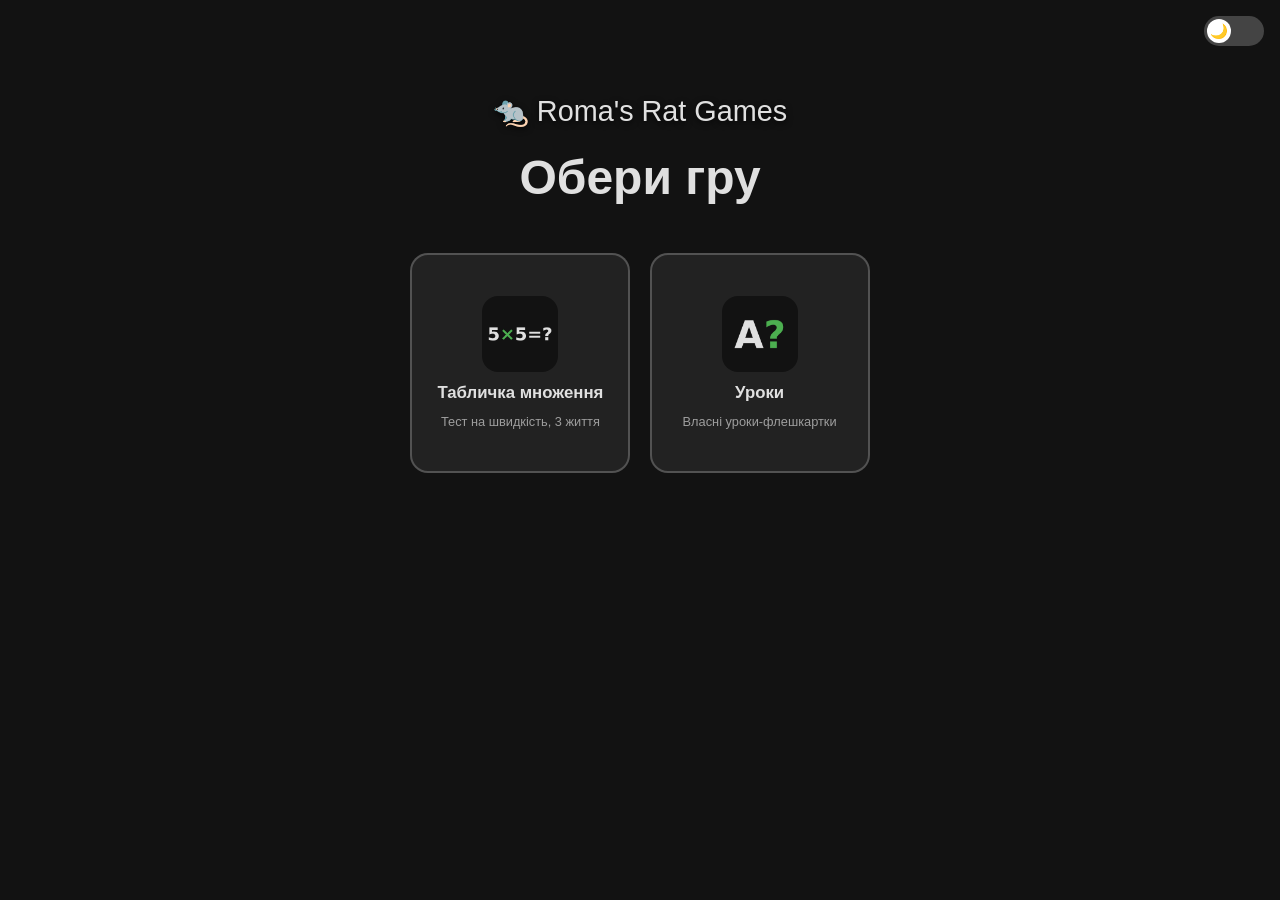
==== index.html @ 5e5d7a1d "Розділення і додавання центрального хабу" ====
<!DOCTYPE html>
<html lang="uk">
	<head>
		<meta charset="UTF-8">
		<meta name="viewport" content="width=device-width, initial-scale=1.0">
		<title>Roma's Rat Games - Навчання</title>
		<link rel="stylesheet" href="style.css">
		<link rel="icon" href="multiplication/favicon.png">
		<script src="nav.js"></script>
		<style>
			.hero {
				margin-top: -1rem;
				align-items: stretch;
				max-width: 100%;
			}
			
			.page-title {
				font-size: clamp(2rem, 6vw, 3rem);
				line-height: 1.1;
				margin: 0;
				text-align: center;
			}
			
			.carousel {
				display: flex;
				gap: 1.2rem;
				overflow-x: auto;
				padding: 1.5rem 1rem 1rem;
				scroll-snap-type: x mandatory;
				-webkit-overflow-scrolling: touch;
				justify-content: center;
				flex-wrap: wrap;
			}
			
			.carousel::-webkit-scrollbar {
				height: 8px;
			}
			
			.carousel::-webkit-scrollbar-thumb {
				background: color-mix(in srgb, var(--text) 25%, transparent);
				border-radius: 4px;
			}
			
			.game-card {
				flex: 0 0 auto;
				width: 220px;
				scroll-snap-align: start;
				display: flex;
				flex-direction: column;
				gap: 0.6rem;
			}
			
			.game-card-main {
				width: 100%;
				height: 220px;
				border-radius: 18px;
				border: 2px solid color-mix(in srgb, var(--text) 25%, transparent);
				background: color-mix(in srgb, var(--text) 8%, transparent);
				color: var(--text);
				display: flex;
				flex-direction: column;
				align-items: center;
				justify-content: center;
				gap: 0.7rem;
				cursor: pointer;
				font-family: inherit;
				padding: 1rem;
				text-align: center;
				text-decoration: none;
				transition: transform 0.15s ease, background 0.2s ease;
			}
			
			.game-card-main:hover,
			.game-card-main:focus-visible {
				transform: translateY(-4px);
				background: color-mix(in srgb, var(--text) 14%, transparent);
			}
			
			.game-icon {
				width: 76px;
				height: 76px;
				object-fit: contain;
				border-radius: 16px;
			}
			
			.game-name {
				font-size: 1.05rem;
				font-weight: 600;
			}
			
			.game-desc {
				font-size: 0.8rem;
				opacity: 0.65;
			}
		</style>
	</head>
	<body>
		<nav>
			<div></div>
			<app-nav></app-nav>
		</nav>
		<div class="main-content">
			<div class="hero">
				<p class="hero-text" style="font-size: clamp(1.4rem, 3vw, 1.8rem);">🐀 Roma's Rat Games</p>
				<h1 class="page-title">Обери гру</h1>

				<div class="carousel">
					<a href="multiplication/index.html" class="game-card">
						<div class="game-card-main">
							<img class="game-icon" src="multiplication/icons/icon-512.png" alt="">
							<span class="game-name">Табличка множення</span>
							<span class="game-desc">Тест на швидкість, 3 життя</span>
						</div>
					</a>

					<a href="lessons/index.html" class="game-card">
						<div class="game-card-main">
							<img class="game-icon" src="lessons/icons/icon-512.png" alt="">
							<span class="game-name">Уроки</span>
							<span class="game-desc">Власні уроки-флешкартки</span>
						</div>
					</a>
				</div>
			</div>
		</div>
	</body>
</html>
---- style.css ----
/* Змінні теми — встановлюються через nav.js */
:root {
    --bg: #121212;
    --text: #e0e0e0;
}

/* Базові стилі */
* {
    box-sizing: border-box;
    margin: 0;
    padding: 0;
}

body {
    background-color: var(--bg);
    color: var(--text);
    font-family: "Segoe UI", sans-serif;
    min-height: 100vh;
    transition:
        background-color 0.4s,
        color 0.4s;
}

a {
    text-decoration: none;
    color: inherit;
}

/* Навігація */
nav {
    display: flex;
    justify-content: space-between;
    align-items: center;
    padding: 1rem;
    flex-wrap: wrap;
    position: relative;
    z-index: 100;
}
app-nav nav {
    justify-content: flex-end;
}

/* Перемикач теми */
.switch-container {
    width: 60px;
    height: 30px;
    border-radius: 15px;
    cursor: pointer;
    display: flex;
    align-items: center;
    padding: 3px;
    transition: background-color 0.3s;
}

.switch-thumb {
    width: 24px;
    height: 24px;
    border-radius: 50%;
    background-color: white;
    display: flex;
    align-items: center;
    justify-content: center;
    font-size: 0.9rem;
    transition: transform 0.3s ease;
}

/* Контент сторінки */
.main-content {
    padding: 1rem;
}

/* Адаптив */
@media (max-width: 600px) {
    .switch-container {
        width: 50px;
        height: 26px;
    }

    .switch-thumb {
        width: 20px;
        height: 20px;
    }
}

.hero {
    display: flex;
    flex-direction: column;
    align-items: center;
    padding-top: 2rem;
    gap: 1.5rem;
}

.hero-text {
    text-shadow: 0 2px 6px rgba(0, 0, 0, 0.8);
    font-size: clamp(1rem, 2.5vw, 1.4rem);
    text-align: center;
    color: var(--text);
}

.csharp-btn {
    display: inline-block;
    padding: 0.7rem 1.5rem;
    border-radius: 10px;
    color: white;
    font-weight: 600;
    transition: transform 0.15s ease, filter 0.15s ease;
}

.csharp-btn:hover,
.csharp-btn:focus-visible {
    transform: translateY(-2px);
    filter: brightness(1.1);
}
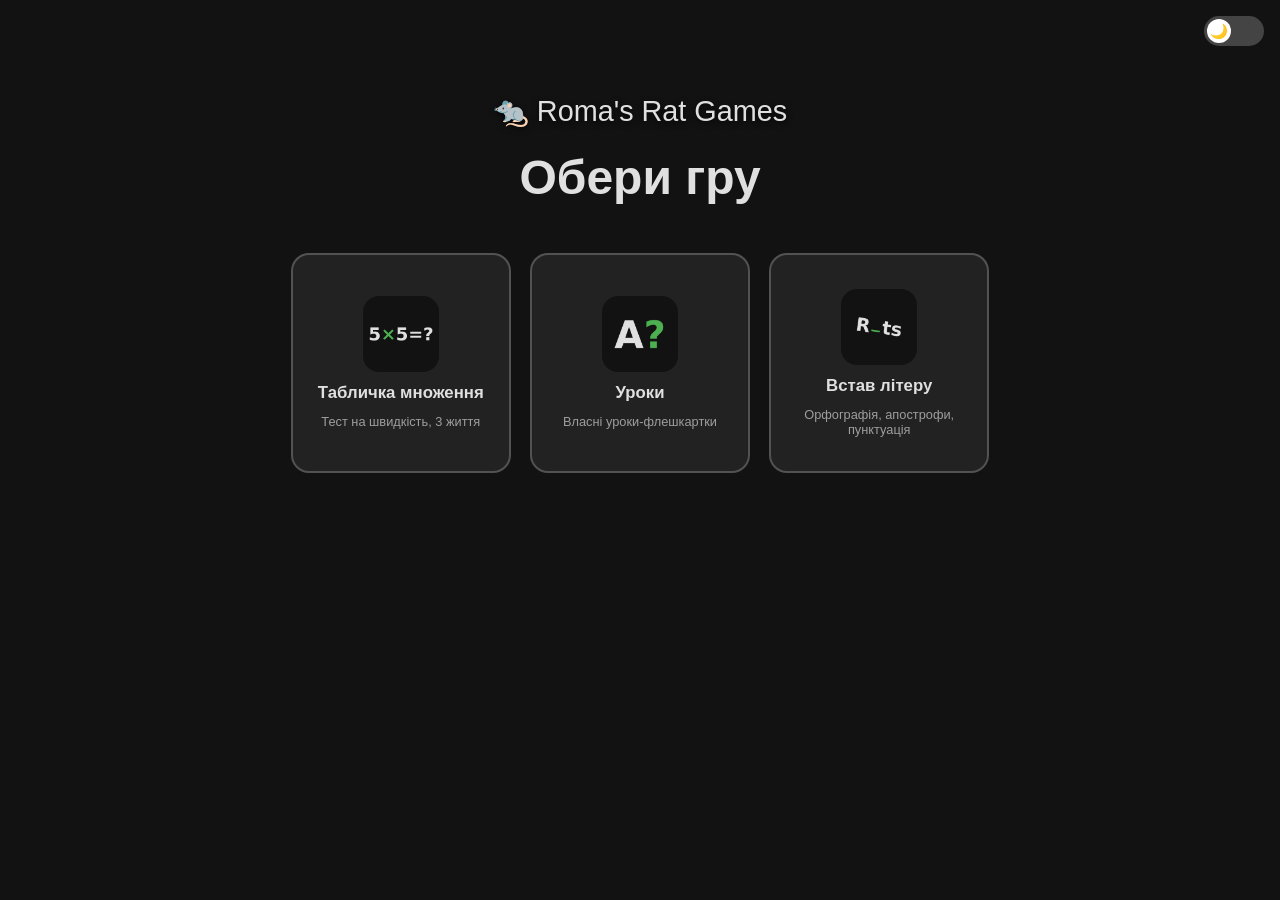
==== commit 4d493662: "Зміна README.md, перенесення 404, додавання гри "встав літеру"" ====
--- a/index.html
+++ b/index.html
@@ -5,7 +5,8 @@
 		<meta name="viewport" content="width=device-width, initial-scale=1.0">
 		<title>Roma's Rat Games - Навчання</title>
 		<link rel="stylesheet" href="style.css">
-		<link rel="icon" href="multiplication/favicon.png">
+		<link rel="icon" href="favicon.png">
+		<link rel="apple-touch-icon" href="icons/apple-touch-icon.png">
 		<script src="nav.js"></script>
 		<style>
 			.hero {
@@ -120,6 +121,14 @@
 							<span class="game-desc">Власні уроки-флешкартки</span>
 						</div>
 					</a>
+
+					<a href="spelling/index.html" class="game-card">
+						<div class="game-card-main">
+							<img class="game-icon" src="spelling/icons/icon-512.png" alt="">
+							<span class="game-name">Встав літеру</span>
+							<span class="game-desc">Орфографія, апострофи, пунктуація</span>
+						</div>
+					</a>
 				</div>
 			</div>
 		</div>
--- a/style.css
+++ b/style.css
@@ -103,7 +103,9 @@
     border-radius: 10px;
     color: white;
     font-weight: 600;
-    transition: transform 0.15s ease, filter 0.15s ease;
+    transition:
+        transform 0.15s ease,
+        filter 0.15s ease;
 }
 
 .csharp-btn:hover,
@@ -111,3 +113,54 @@
     transform: translateY(-2px);
     filter: brightness(1.1);
 }
+
+/* Життя/серця — спільні для всіх ігор з 3 життями (множення, уроки,
+   встав літеру). Розмір підлаштовується viewport-висотою, бо серця
+   зазвичай живуть на екрані проходження гри (full-height, без скролу). */
+.hearts {
+    font-size: clamp(1.2rem, 4vh, 2.2rem);
+    letter-spacing: 0.3rem;
+    flex: 0 0 auto;
+}
+
+.heart-lost {
+    opacity: 0.25;
+    filter: grayscale(1);
+}
+
+/* Дощ з пацюків — спільна анімація при правильній відповіді.
+   Контейнер .rat-rain має бути position: fixed поверх усього інтерфейсу;
+   наповнюється елементами .rat-drop через rat-rain.js (spawnRatRain). */
+.rat-rain {
+    position: fixed;
+    inset: 0;
+    pointer-events: none;
+    overflow: hidden;
+    z-index: 999;
+}
+
+.rat-drop {
+    position: absolute;
+    top: -10vh;
+    font-size: var(--rat-size, 1.8rem);
+    animation: rat-fall var(--rat-duration, 1.4s) linear forwards;
+    animation-delay: var(--rat-delay, 0s);
+}
+
+@keyframes rat-fall {
+    from {
+        transform: translateY(0) rotate(0deg);
+        opacity: 1;
+    }
+    to {
+        transform: translateY(120vh) rotate(25deg);
+        opacity: 0.9;
+    }
+}
+
+@media (prefers-reduced-motion: reduce) {
+    .rat-drop {
+        animation: none;
+        display: none;
+    }
+}
